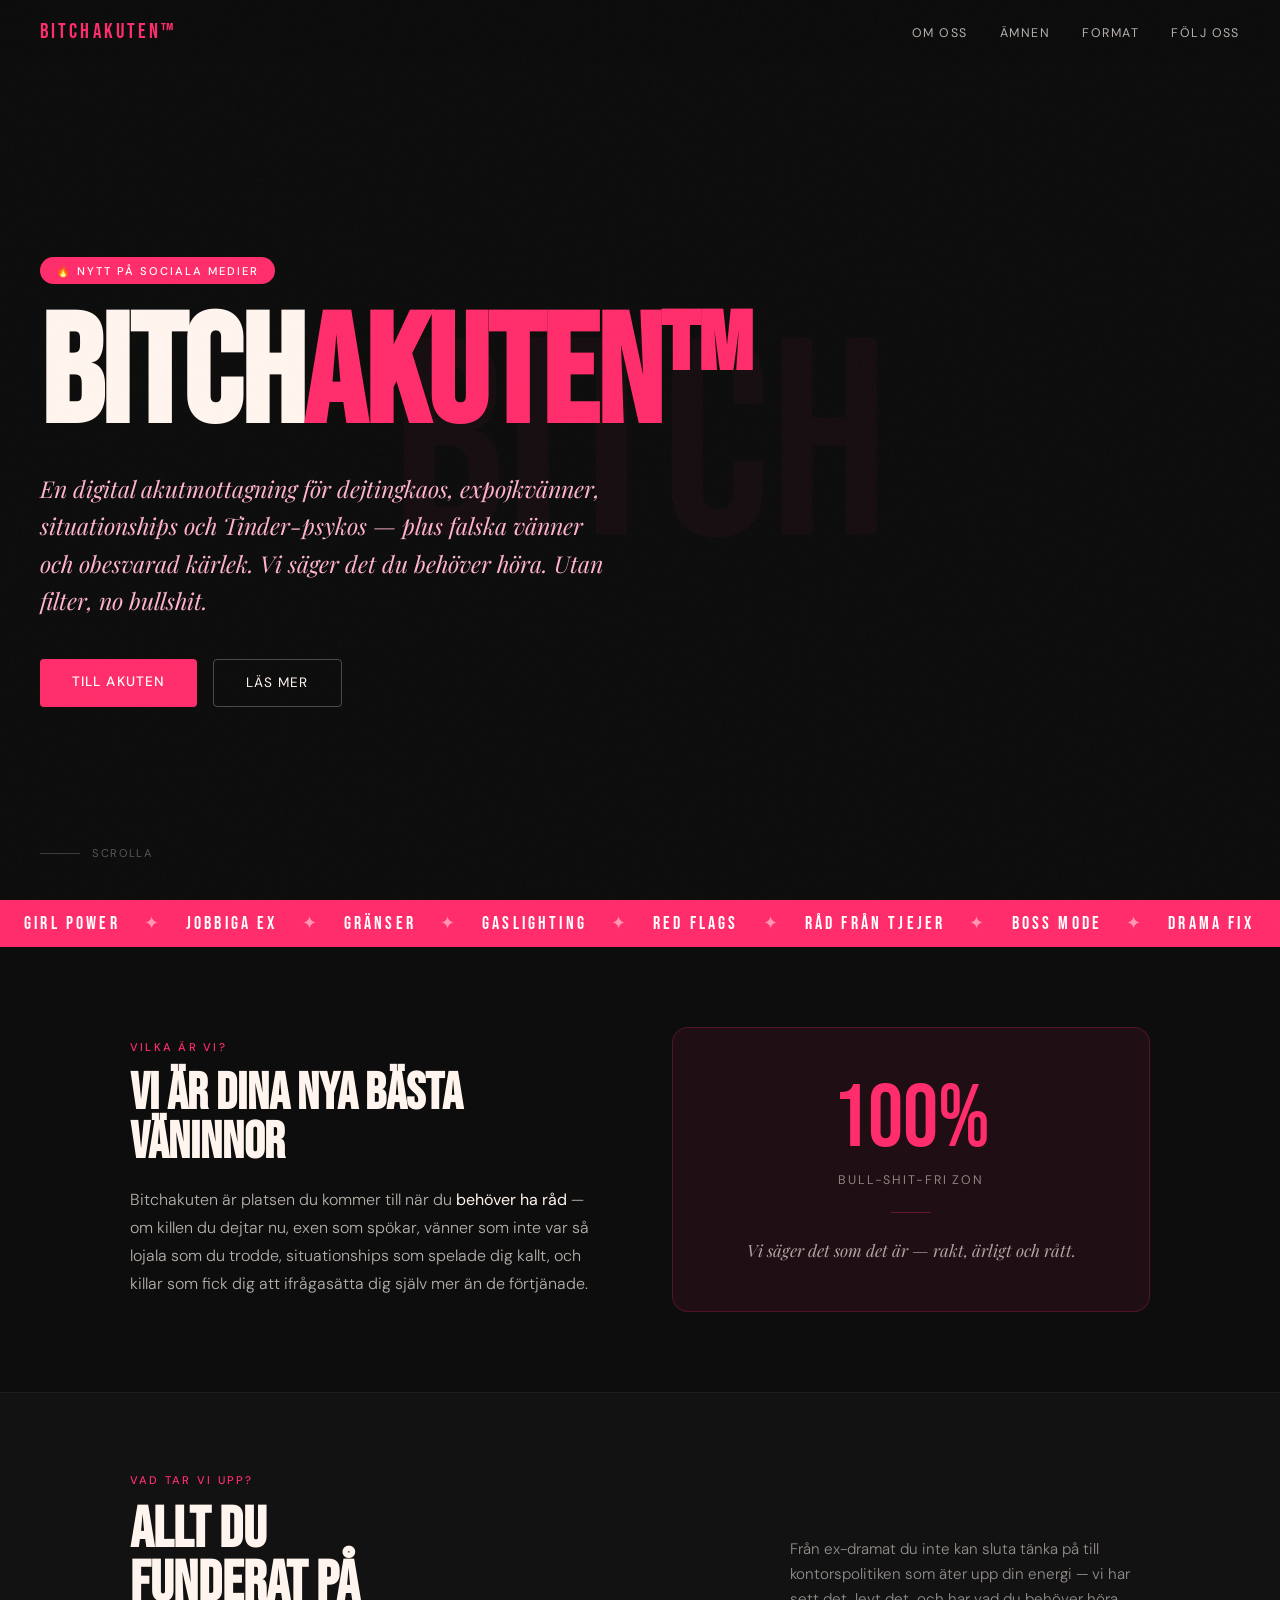
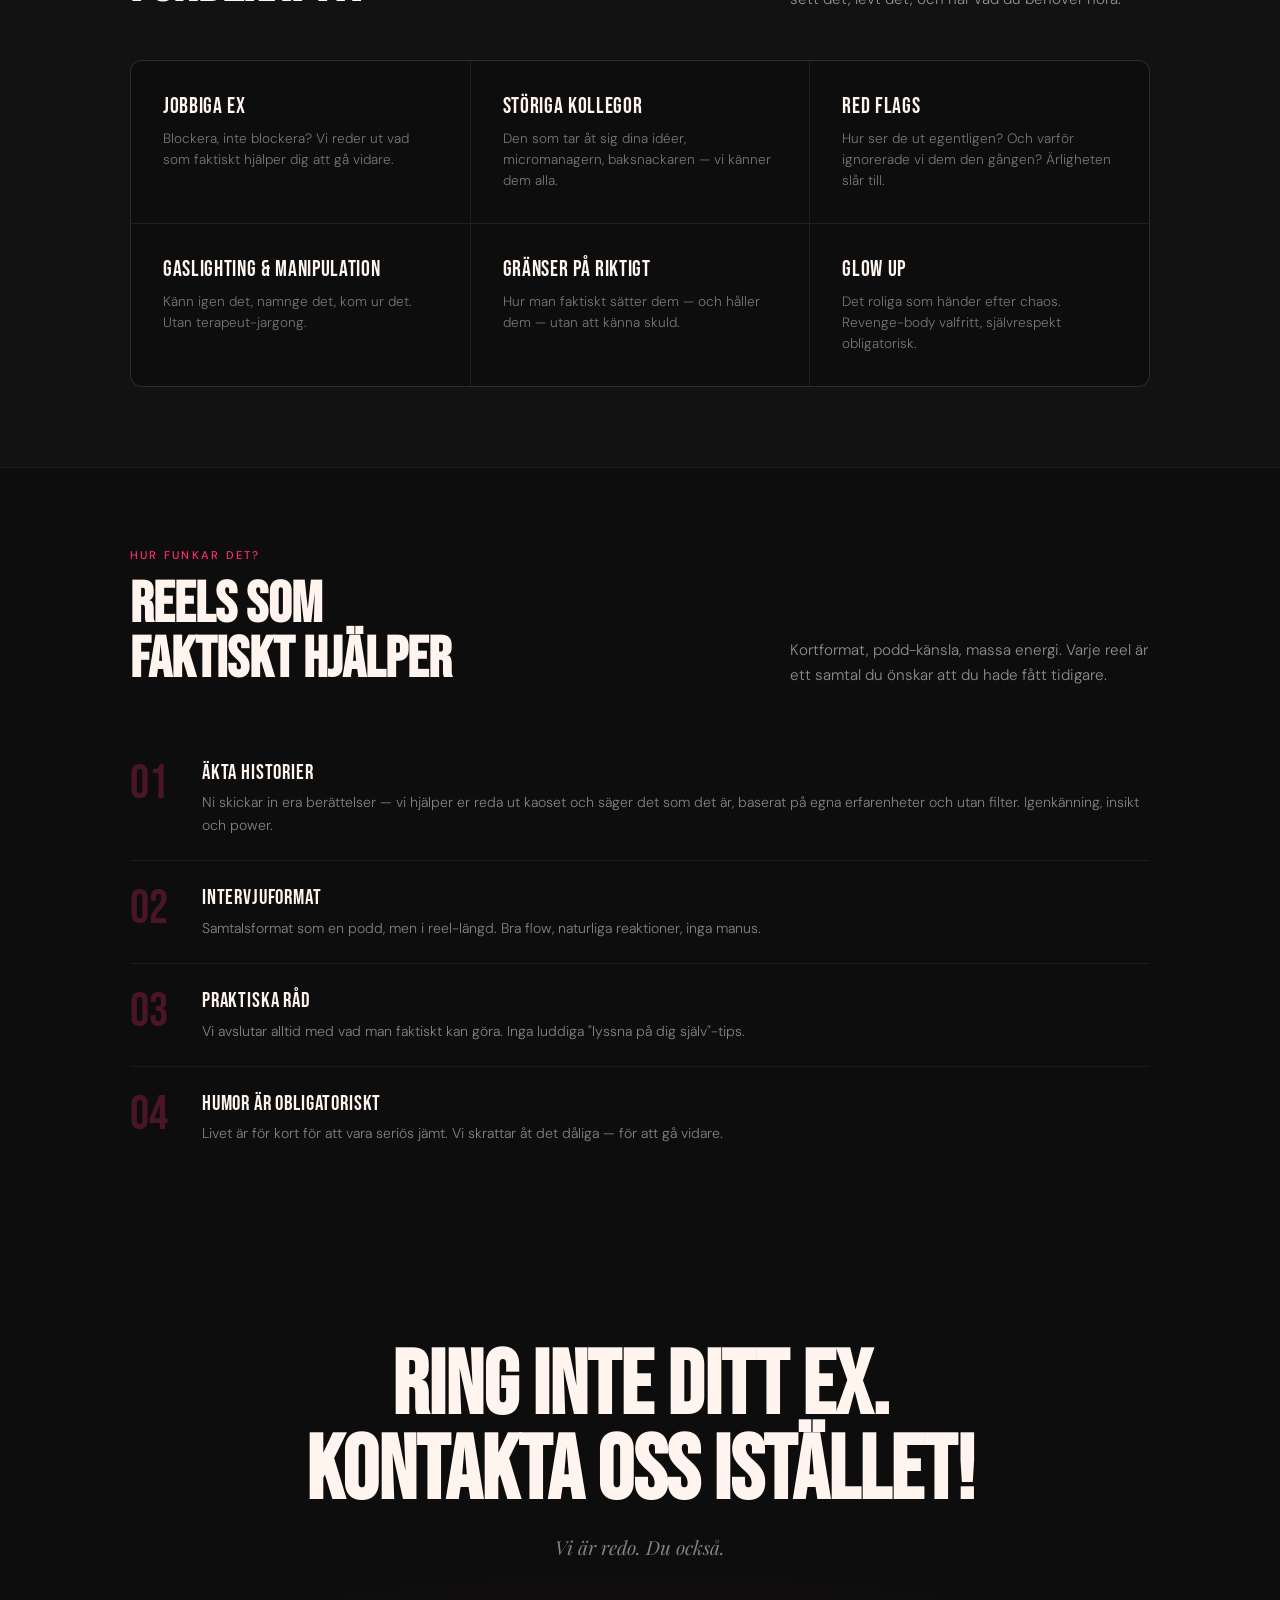
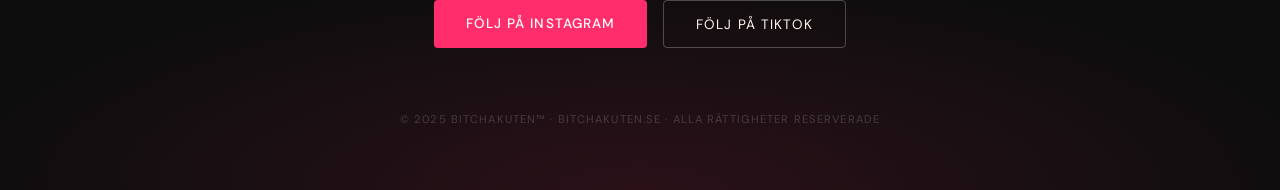
==== startsida.html @ 725b8964 "Rename index.html to startsida.html" ====
<!DOCTYPE html>
<html lang="sv">
<head>
<meta charset="UTF-8">
<meta name="viewport" content="width=device-width, initial-scale=1.0">
<title>BITCHAKUTEN</title>
<link rel="preconnect" href="https://fonts.googleapis.com">
<link rel="preconnect" href="https://fonts.gstatic.com" crossorigin>
<link href="https://fonts.googleapis.com/css2?family=Bebas+Neue&family=DM+Sans:ital,opsz,wght@0,9..40,300;0,9..40,400;0,9..40,500;1,9..40,300;1,9..40,400&family=Playfair+Display:ital,wght@1,400;1,700&display=swap" rel="stylesheet">
<style>
  *, *::before, *::after { margin: 0; padding: 0; box-sizing: border-box; }

  :root {
    --hot: #FF2D6B;
    --hot-dark: #C4004A;
    --cream: #FFF5EE;
    --black: #0D0D0D;
    --mid: #FFB3CC;
  }

  html { scroll-behavior: smooth; }

  body {
    background: var(--black);
    color: var(--cream);
    font-family: 'DM Sans', sans-serif;
    overflow-x: hidden;
    cursor: default;
  }

  body::before {
    content: '';
    position: fixed;
    inset: 0;
    background-image: url("data:image/svg+xml,%3Csvg viewBox='0 0 256 256' xmlns='http://www.w3.org/2000/svg'%3E%3Cfilter id='n'%3E%3CfeTurbulence type='fractalNoise' baseFrequency='0.9' numOctaves='4' stitchTiles='stitch'/%3E%3C/filter%3E%3Crect width='100%25' height='100%25' filter='url(%23n)' opacity='0.04'/%3E%3C/svg%3E");
    pointer-events: none;
    z-index: 9999;
    opacity: 0.4;
  }

  /* ── NAV ── */
  nav {
    position: fixed;
    top: 0; left: 0; right: 0;
    z-index: 100;
    display: flex;
    justify-content: space-between;
    align-items: center;
    padding: 1.2rem 2.5rem;
    background: rgba(13,13,13,0.85);
    backdrop-filter: blur(8px);
    -webkit-backdrop-filter: blur(8px);
  }

  .nav-logo {
    font-family: 'Bebas Neue', sans-serif;
    font-size: 1.3rem;
    letter-spacing: 0.15em;
    color: var(--hot);
  }

  .nav-links {
    display: flex;
    gap: 2rem;
    list-style: none;
  }

  .nav-links a {
    color: var(--cream);
    text-decoration: none;
    font-size: 0.78rem;
    letter-spacing: 0.12em;
    text-transform: uppercase;
    opacity: 0.7;
    transition: opacity 0.2s, color 0.2s;
  }

  .nav-links a:hover { opacity: 1; color: var(--hot); }

  /* ── DELAD LAYOUT ── */
  .section-inner {
    max-width: 1100px;
    margin: 0 auto;
    padding: 0 2.5rem;
  }

  /* ── HERO ── */
  .hero {
    min-height: 100vh;
    display: flex;
    flex-direction: column;
    justify-content: center;
    padding: 8rem 2.5rem 4rem;
    position: relative;
    overflow: hidden;
  }

  .hero-bg-text {
    position: absolute;
    top: 50%;
    left: 50%;
    transform: translate(-50%, -50%);
    font-family: 'Bebas Neue', sans-serif;
    font-size: clamp(8rem, 22vw, 22rem);
    color: var(--hot);
    opacity: 0.04;
    white-space: nowrap;
    pointer-events: none;
    user-select: none;
  }

  .hero-pill {
    display: inline-block;
    background: var(--hot);
    color: white;
    font-size: 0.7rem;
    letter-spacing: 0.18em;
    text-transform: uppercase;
    padding: 0.4rem 1rem;
    border-radius: 100px;
    margin-bottom: 1.5rem;
    font-weight: 500;
    width: fit-content;
    animation: pulse-pill 3s ease-in-out infinite;
  }

  @keyframes pulse-pill {
    0%, 100% { box-shadow: 0 0 0 0 rgba(255,45,107,0.4); }
    50% { box-shadow: 0 0 0 10px rgba(255,45,107,0); }
  }

  .hero-title {
    font-family: 'Bebas Neue', sans-serif;
    font-size: clamp(4rem, 12vw, 13rem);
    line-height: 0.9;
    letter-spacing: -0.01em;
    color: var(--cream);
    position: relative;
    z-index: 2;
    word-break: break-word;
  }

  .hero-title .hot { color: var(--hot); }

  .hero-subtitle {
    font-family: 'Playfair Display', serif;
    font-style: italic;
    font-size: clamp(1rem, 2vw, 1.45rem);
    color: var(--mid);
    margin-top: 1.5rem;
    max-width: 580px;
    line-height: 1.6;
    position: relative;
    z-index: 2;
  }

  .hero-cta-group {
    display: flex;
    gap: 1rem;
    margin-top: 2.5rem;
    flex-wrap: wrap;
    position: relative;
    z-index: 2;
  }

  .btn-primary {
    background: var(--hot);
    color: white;
    border: none;
    padding: 0.9rem 2rem;
    font-family: 'DM Sans', sans-serif;
    font-size: 0.85rem;
    font-weight: 500;
    letter-spacing: 0.08em;
    text-transform: uppercase;
    cursor: pointer;
    border-radius: 4px;
    text-decoration: none;
    transition: background 0.2s, transform 0.15s;
    display: inline-block;
  }

  .btn-primary:hover { background: var(--hot-dark); transform: translateY(-2px); }

  .btn-ghost {
    background: transparent;
    color: var(--cream);
    border: 1px solid rgba(255,255,255,0.25);
    padding: 0.9rem 2rem;
    font-family: 'DM Sans', sans-serif;
    font-size: 0.85rem;
    font-weight: 400;
    letter-spacing: 0.08em;
    text-transform: uppercase;
    cursor: pointer;
    border-radius: 4px;
    text-decoration: none;
    transition: border-color 0.2s, transform 0.15s, color 0.2s;
    display: inline-block;
  }

  .btn-ghost:hover { border-color: var(--hot); color: var(--hot); transform: translateY(-2px); }

  .hero-scroll-hint {
    position: absolute;
    bottom: 2.5rem;
    left: 2.5rem;
    display: flex;
    align-items: center;
    gap: 0.75rem;
    font-size: 0.7rem;
    letter-spacing: 0.15em;
    text-transform: uppercase;
    color: rgba(255,255,255,0.3);
    z-index: 2;
  }

  .scroll-line {
    width: 40px;
    height: 1px;
    background: rgba(255,255,255,0.2);
    position: relative;
    overflow: hidden;
  }

  .scroll-line::after {
    content: '';
    position: absolute;
    top: 0; left: -100%;
    width: 100%; height: 100%;
    background: var(--hot);
    animation: slide-line 2s ease-in-out infinite;
  }

  @keyframes slide-line { 0% { left: -100%; } 100% { left: 100%; } }

  /* ── MARQUEE ── */
  .marquee-wrap {
    background: var(--hot);
    overflow: hidden;
    padding: 0.8rem 0;
  }

  .marquee-track {
    display: flex;
    animation: marquee 18s linear infinite;
    white-space: nowrap;
  }

  .marquee-track span {
    font-family: 'Bebas Neue', sans-serif;
    font-size: 1.1rem;
    letter-spacing: 0.18em;
    padding: 0 1.5rem;
    color: white;
  }

  .marquee-track .dot { color: rgba(255,255,255,0.5); padding: 0; }

  @keyframes marquee { from { transform: translateX(0); } to { transform: translateX(-50%); } }

  /* ── ABOUT ── */
  .about-section {
    padding: 5rem 0;
  }

  .about-grid {
    display: grid;
    grid-template-columns: 1fr 1fr;
    gap: 4rem;
    align-items: center;
  }

  .about-label {
    font-size: 0.7rem;
    letter-spacing: 0.2em;
    text-transform: uppercase;
    color: var(--hot);
    margin-bottom: 1rem;
    font-weight: 500;
  }

  .about-title {
    font-family: 'Bebas Neue', sans-serif;
    font-size: clamp(2.5rem, 4vw, 4.5rem);
    line-height: 0.95;
    color: var(--cream);
    margin-bottom: 1.2rem;
  }

  .about-body {
    font-size: 1rem;
    line-height: 1.75;
    color: rgba(255,245,238,0.7);
    font-weight: 300;
  }

  .about-body strong { color: var(--cream); font-weight: 400; }

  .stat-box {
    background: rgba(255,45,107,0.08);
    border: 1px solid rgba(255,45,107,0.22);
    border-radius: 16px;
    padding: 3rem 2.5rem;
    text-align: center;
  }

  .stat-big {
    font-family: 'Bebas Neue', sans-serif;
    font-size: 5.5rem;
    color: var(--hot);
    line-height: 1;
    display: block;
  }

  .stat-label {
    font-size: 0.78rem;
    letter-spacing: 0.15em;
    text-transform: uppercase;
    color: rgba(255,245,238,0.5);
    margin-top: 0.5rem;
    display: block;
  }

  .stat-divider {
    width: 40px;
    height: 1px;
    background: rgba(255,45,107,0.3);
    margin: 1.5rem auto;
  }

  .stat-tagline {
    font-family: 'Playfair Display', serif;
    font-style: italic;
    font-size: 1.05rem;
    color: rgba(255,245,238,0.65);
    line-height: 1.55;
  }

  /* ── TOPICS ── */
  .topics-section {
    background: rgba(255,255,255,0.02);
    border-top: 1px solid rgba(255,255,255,0.05);
    border-bottom: 1px solid rgba(255,255,255,0.05);
    padding: 5rem 0;
  }

  .section-header {
    display: flex;
    justify-content: space-between;
    align-items: flex-end;
    gap: 2rem;
    margin-bottom: 3rem;
    flex-wrap: wrap;
  }

  .section-title {
    font-family: 'Bebas Neue', sans-serif;
    font-size: clamp(2.2rem, 4.5vw, 4.5rem);
    line-height: 0.95;
  }

  .section-desc {
    max-width: 360px;
    font-size: 0.95rem;
    line-height: 1.65;
    color: rgba(255,245,238,0.55);
    font-weight: 300;
  }

  /* Fast 3 kolumner — inga tomma rutor vid bred skärm */
  .topics-grid {
    display: grid;
    grid-template-columns: repeat(3, 1fr);
    gap: 1px;
    background: rgba(255,255,255,0.06);
    border: 1px solid rgba(255,255,255,0.06);
    border-radius: 12px;
    overflow: hidden;
  }

  .topic-item {
    background: var(--black);
    padding: 2rem;
    transition: background 0.25s;
  }

  .topic-item:hover { background: rgba(255,45,107,0.07); }

  .topic-name {
    font-family: 'Bebas Neue', sans-serif;
    font-size: 1.4rem;
    letter-spacing: 0.03em;
    color: var(--cream);
    margin-bottom: 0.5rem;
  }

  .topic-desc {
    font-size: 0.85rem;
    line-height: 1.55;
    color: rgba(255,245,238,0.45);
    font-weight: 300;
  }

  /* ── FORMAT ── */
  .format-section {
    padding: 5rem 0;
  }

  .format-steps {
    display: flex;
    flex-direction: column;
    margin-top: 3rem;
  }

  .format-step {
    display: flex;
    gap: 1.5rem;
    padding: 1.5rem 0;
    border-bottom: 1px solid rgba(255,255,255,0.06);
  }

  .format-step:last-child { border-bottom: none; }

  .step-num {
    font-family: 'Bebas Neue', sans-serif;
    font-size: 3rem;
    color: var(--hot);
    opacity: 0.25;
    line-height: 1;
    min-width: 3rem;
    transition: opacity 0.2s;
  }

  .format-step:hover .step-num { opacity: 0.8; }

  .step-title {
    font-family: 'Bebas Neue', sans-serif;
    font-size: 1.3rem;
    letter-spacing: 0.04em;
    color: var(--cream);
    margin-bottom: 0.4rem;
  }

  .step-body {
    font-size: 0.88rem;
    line-height: 1.6;
    color: rgba(255,245,238,0.5);
    font-weight: 300;
  }

  /* ── FOOTER ── */
  footer {
    padding: 6rem 0 4rem;
    text-align: center;
    position: relative;
    overflow: hidden;
  }

  .footer-bg {
    position: absolute;
    inset: 0;
    background: radial-gradient(ellipse 80% 60% at 50% 100%, rgba(255,45,107,0.12) 0%, transparent 70%);
    pointer-events: none;
  }

  .footer-title {
    font-family: 'Bebas Neue', sans-serif;
    font-size: clamp(2.5rem, 7vw, 7rem);
    line-height: 0.95;
    position: relative;
    z-index: 2;
    padding: 0 1.5rem;
  }

  .footer-subtitle {
    font-family: 'Playfair Display', serif;
    font-style: italic;
    font-size: 1.2rem;
    color: rgba(255,245,238,0.5);
    margin-top: 1.2rem;
    margin-bottom: 2.5rem;
    position: relative;
    z-index: 2;
  }

  .footer-ctas {
    display: flex;
    justify-content: center;
    gap: 1rem;
    flex-wrap: wrap;
    position: relative;
    z-index: 2;
    padding: 0 1.5rem;
  }

  .footer-meta {
    margin-top: 4rem;
    font-size: 0.7rem;
    letter-spacing: 0.1em;
    text-transform: uppercase;
    color: rgba(255,255,255,0.18);
    position: relative;
    z-index: 2;
    padding: 0 1.5rem;
  }

  /* ── ANIMATIONER ── */
  .reveal {
    opacity: 0;
    transform: translateY(24px);
    transition: opacity 0.65s ease, transform 0.65s ease;
  }
  .reveal.visible { opacity: 1; transform: translateY(0); }

  /* ── RESPONSIV ── */

  /* Tablet ≤ 900px */
  @media (max-width: 900px) {
    .about-grid { grid-template-columns: 1fr; gap: 2.5rem; }
    .topics-grid { grid-template-columns: repeat(2, 1fr); }
    .section-header { flex-direction: column; align-items: flex-start; }
  }

  /* Mobil ≤ 600px */
  @media (max-width: 600px) {
    nav { padding: 1rem 1.25rem; }
    .nav-links { display: none; }

    .hero {
      padding: 7rem 1.25rem 3.5rem;
      min-height: 100svh;
    }

    .section-inner { padding: 0 1.25rem; }

    .about-section  { padding: 3.5rem 0; }
    .topics-section { padding: 3.5rem 0; }
    .format-section { padding: 3.5rem 0; }
    footer          { padding: 4.5rem 0 3rem; }

    /* En kolumn på mobil — inga tomma rutor */
    .topics-grid { grid-template-columns: 1fr; }

    .stat-box { padding: 2rem 1.5rem; }
    .stat-big { font-size: 4rem; }

    .hero-scroll-hint { display: none; }

    /* Knappar full-bredd på mobil */
    .hero-cta-group { flex-direction: column; }
    .btn-primary, .btn-ghost { text-align: center; }

    .footer-ctas { flex-direction: column; align-items: center; }
    .footer-ctas .btn-primary,
    .footer-ctas .btn-ghost { min-width: 220px; text-align: center; }
  }
</style>
</head>
<body>

<!-- NAV -->
<nav>
  <span class="nav-logo">Bitchakuten™</span>
  <ul class="nav-links">
    <li><a href="#om-oss">Om oss</a></li>
    <li><a href="#amnen">Ämnen</a></li>
    <li><a href="#format">Format</a></li>
    <li><a href="#cta">Följ oss</a></li>
  </ul>
</nav>

<!-- HERO -->
<section class="hero">
  <div class="hero-bg-text" aria-hidden="true">BITCH</div>
  <span class="hero-pill">🔥 Nytt på sociala medier</span>
  <h1 class="hero-title">
    BITCH<span class="hot">AKUTEN™</span>
  </h1>
  <p class="hero-subtitle">
    En digital akutmottagning för dejtingkaos, expojkvänner, situationships och Tinder-psykos — plus falska vänner och obesvarad kärlek. Vi säger det du behöver höra. Utan filter, no bullshit.
  </p>
  <div class="hero-cta-group">
    <a href="#cta" class="btn-primary">Till akuten</a>
    <a href="#om-oss" class="btn-ghost">Läs mer</a>
  </div>
  <div class="hero-scroll-hint">
    <span class="scroll-line"></span>
    Scrolla
  </div>
</section>

<!-- MARQUEE -->
<div class="marquee-wrap" aria-hidden="true">
  <div class="marquee-track">
    <span>Girl Power</span><span class="dot">✦</span>
    <span>Jobbiga Ex</span><span class="dot">✦</span>
    <span>Gränser</span><span class="dot">✦</span>
    <span>Gaslighting</span><span class="dot">✦</span>
    <span>Red Flags</span><span class="dot">✦</span>
    <span>Råd från tjejer</span><span class="dot">✦</span>
    <span>Boss Mode</span><span class="dot">✦</span>
    <span>Drama Fix</span><span class="dot">✦</span>
    <span>Ingen bullshit</span><span class="dot">✦</span>
    <span>Girl Power</span><span class="dot">✦</span>
    <span>Jobbiga Ex</span><span class="dot">✦</span>
    <span>Gränser</span><span class="dot">✦</span>
    <span>Gaslighting</span><span class="dot">✦</span>
    <span>Red Flags</span><span class="dot">✦</span>
    <span>Råd från tjejer</span><span class="dot">✦</span>
    <span>Boss Mode</span><span class="dot">✦</span>
    <span>Drama Fix</span><span class="dot">✦</span>
    <span>Ingen bullshit</span><span class="dot">✦</span>
  </div>
</div>

<!-- ABOUT -->
<section class="about-section" id="om-oss">
  <div class="section-inner">
    <div class="about-grid">
      <div class="reveal">
        <p class="about-label">Vilka är vi?</p>
        <h2 class="about-title">Vi är dina nya bästa väninnor</h2>
        <p class="about-body">
          Bitchakuten är platsen du kommer till när du <strong>behöver ha råd</strong> — om killen du dejtar nu, exen som spökar, vänner som inte var så lojala som du trodde, situationships som spelade dig kallt, och killar som fick dig att ifrågasätta dig själv mer än de förtjänade.
        </p>
      </div>
      <div class="stat-box reveal" style="transition-delay: 0.15s;">
        <span class="stat-big">100%</span>
        <span class="stat-label">Bull-shit-fri zon</span>
        <div class="stat-divider"></div>
        <p class="stat-tagline">Vi säger det som det är — rakt, ärligt och rått.</p>
      </div>
    </div>
  </div>
</section>

<!-- TOPICS -->
<section class="topics-section" id="amnen">
  <div class="section-inner">
    <div class="section-header reveal">
      <div>
        <p class="about-label">Vad tar vi upp?</p>
        <h2 class="section-title">Allt du<br>funderat på</h2>
      </div>
      <p class="section-desc">
        Från ex-dramat du inte kan sluta tänka på till kontorspolitiken som äter upp din energi — vi har sett det, levt det, och har vad du behöver höra.
      </p>
    </div>
    <div class="topics-grid reveal">
      <div class="topic-item">
        <p class="topic-name">Jobbiga ex</p>
        <p class="topic-desc">Blockera, inte blockera? Vi reder ut vad som faktiskt hjälper dig att gå vidare.</p>
      </div>
      <div class="topic-item">
        <p class="topic-name">Störiga kollegor</p>
        <p class="topic-desc">Den som tar åt sig dina idéer, micromanagern, baksnackaren — vi känner dem alla.</p>
      </div>
      <div class="topic-item">
        <p class="topic-name">Red flags</p>
        <p class="topic-desc">Hur ser de ut egentligen? Och varför ignorerade vi dem den gången? Ärligheten slår till.</p>
      </div>
      <div class="topic-item">
        <p class="topic-name">Gaslighting & manipulation</p>
        <p class="topic-desc">Känn igen det, namnge det, kom ur det. Utan terapeut-jargong.</p>
      </div>
      <div class="topic-item">
        <p class="topic-name">Gränser på riktigt</p>
        <p class="topic-desc">Hur man faktiskt sätter dem — och håller dem — utan att känna skuld.</p>
      </div>
      <div class="topic-item">
        <p class="topic-name">Glow up</p>
        <p class="topic-desc">Det roliga som händer efter chaos. Revenge-body valfritt, självrespekt obligatorisk.</p>
      </div>
    </div>
  </div>
</section>

<!-- FORMAT -->
<section class="format-section" id="format">
  <div class="section-inner">
    <div class="section-header reveal">
      <div>
        <p class="about-label">Hur funkar det?</p>
        <h2 class="section-title">Reels som<br>faktiskt hjälper</h2>
      </div>
      <p class="section-desc">
        Kortformat, podd-känsla, massa energi. Varje reel är ett samtal du önskar att du hade fått tidigare.
      </p>
    </div>
    <div class="format-steps reveal">
      <div class="format-step">
        <span class="step-num">01</span>
        <div>
          <p class="step-title">Äkta historier</p>
          <p class="step-body">Ni skickar in era berättelser — vi hjälper er reda ut kaoset och säger det som det är, baserat på egna erfarenheter och utan filter. Igenkänning, insikt och power.</p>
        </div>
      </div>
      <div class="format-step">
        <span class="step-num">02</span>
        <div>
          <p class="step-title">Intervjuformat</p>
          <p class="step-body">Samtalsformat som en podd, men i reel-längd. Bra flow, naturliga reaktioner, inga manus.</p>
        </div>
      </div>
      <div class="format-step">
        <span class="step-num">03</span>
        <div>
          <p class="step-title">Praktiska råd</p>
          <p class="step-body">Vi avslutar alltid med vad man faktiskt kan göra. Inga luddiga "lyssna på dig själv"-tips.</p>
        </div>
      </div>
      <div class="format-step">
        <span class="step-num">04</span>
        <div>
          <p class="step-title">Humor är obligatoriskt</p>
          <p class="step-body">Livet är för kort för att vara seriös jämt. Vi skrattar åt det dåliga — för att gå vidare.</p>
        </div>
      </div>
    </div>
  </div>
</section>

<!-- FOOTER CTA -->
<footer id="cta">
  <div class="footer-bg"></div>
  <h2 class="footer-title reveal">Ring inte ditt ex.<br>Kontakta oss istället!</h2>
  <p class="footer-subtitle reveal">Vi är redo. Du också.</p>
  <div class="footer-ctas reveal">
    <a href="https://instagram.com/bitchakuten" class="btn-primary" target="_blank" rel="noopener">Följ på Instagram</a>
    <a href="https://tiktok.com/@bitchakuten" class="btn-ghost" target="_blank" rel="noopener">Följ på TikTok</a>
  </div>
  <p class="footer-meta">© 2025 Bitchakuten™ · bitchakuten.se · Alla rättigheter reserverade</p>
</footer>

<script>
const observer = new IntersectionObserver((entries) => {
  entries.forEach(e => {
    if (e.isIntersecting) e.target.classList.add('visible');
  });
}, { threshold: 0.1 });

document.querySelectorAll('.reveal').forEach(el => observer.observe(el));
</script>
</body>
</html>
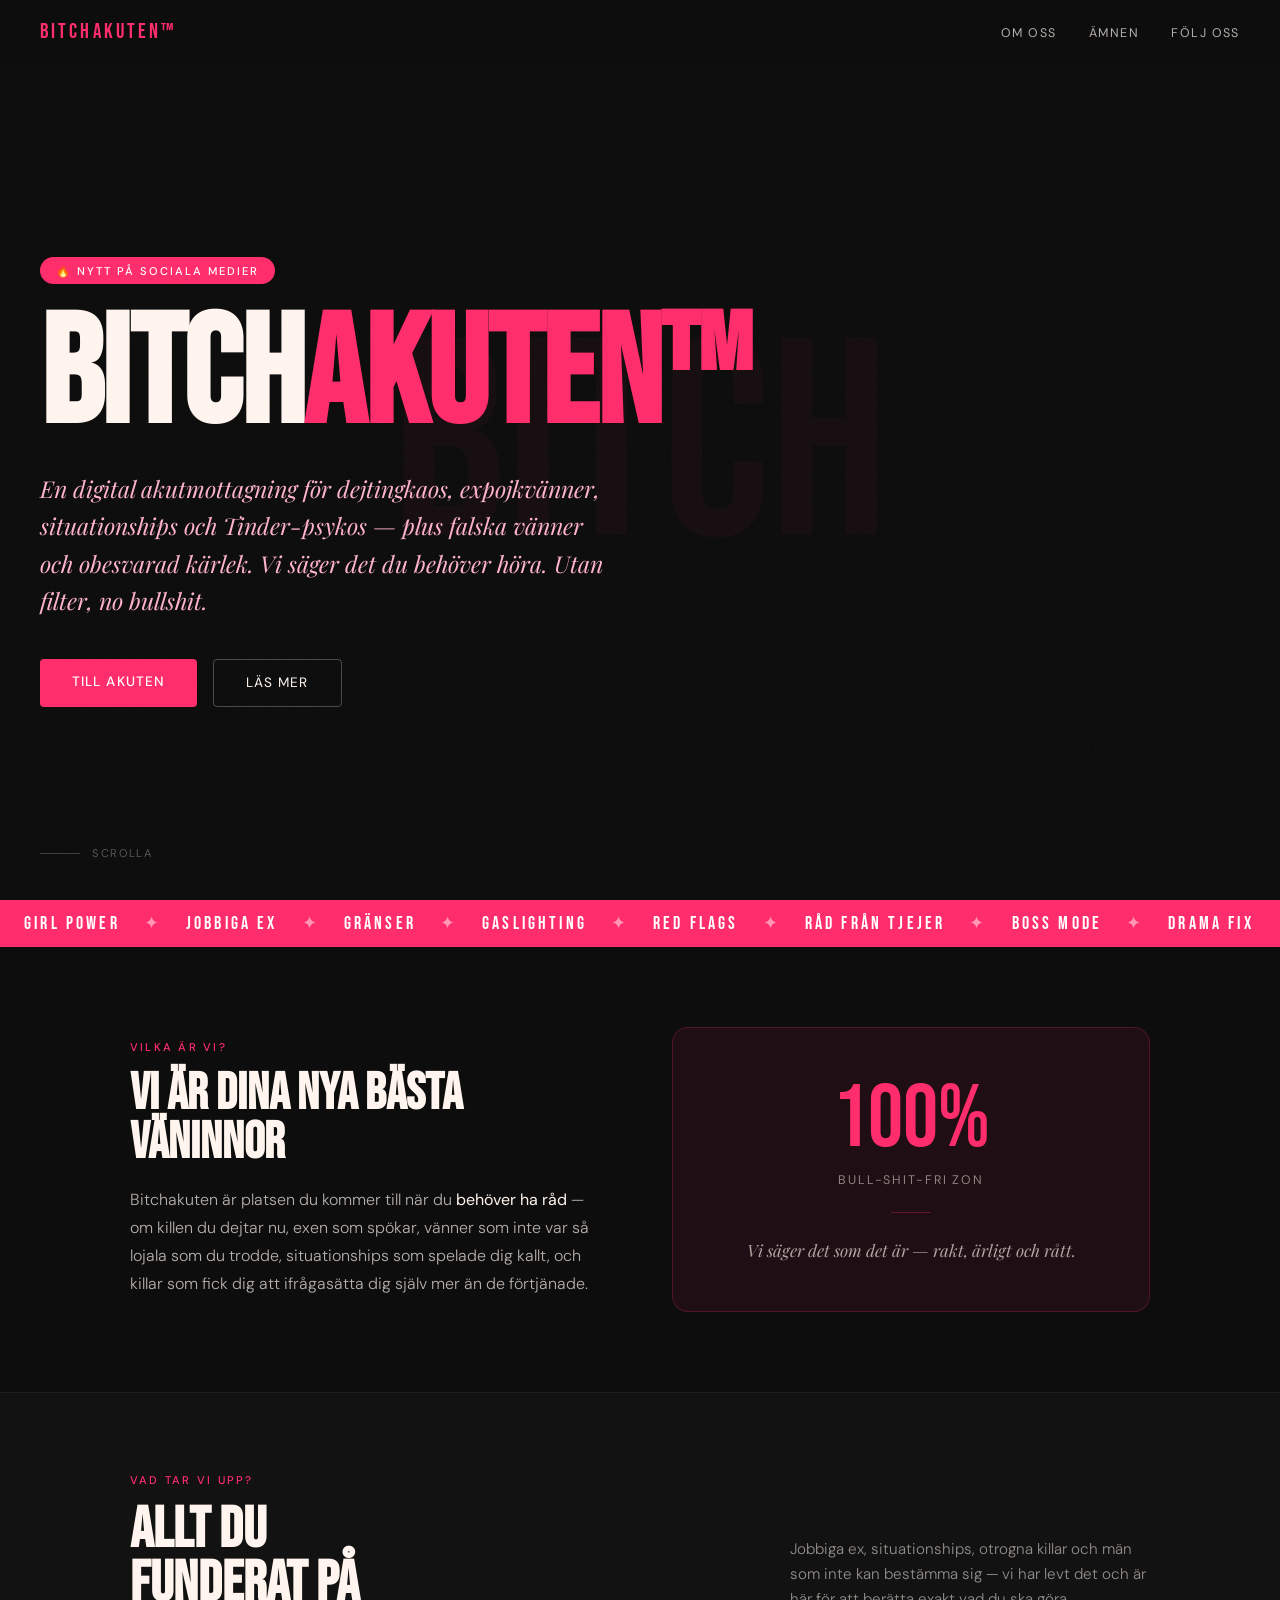
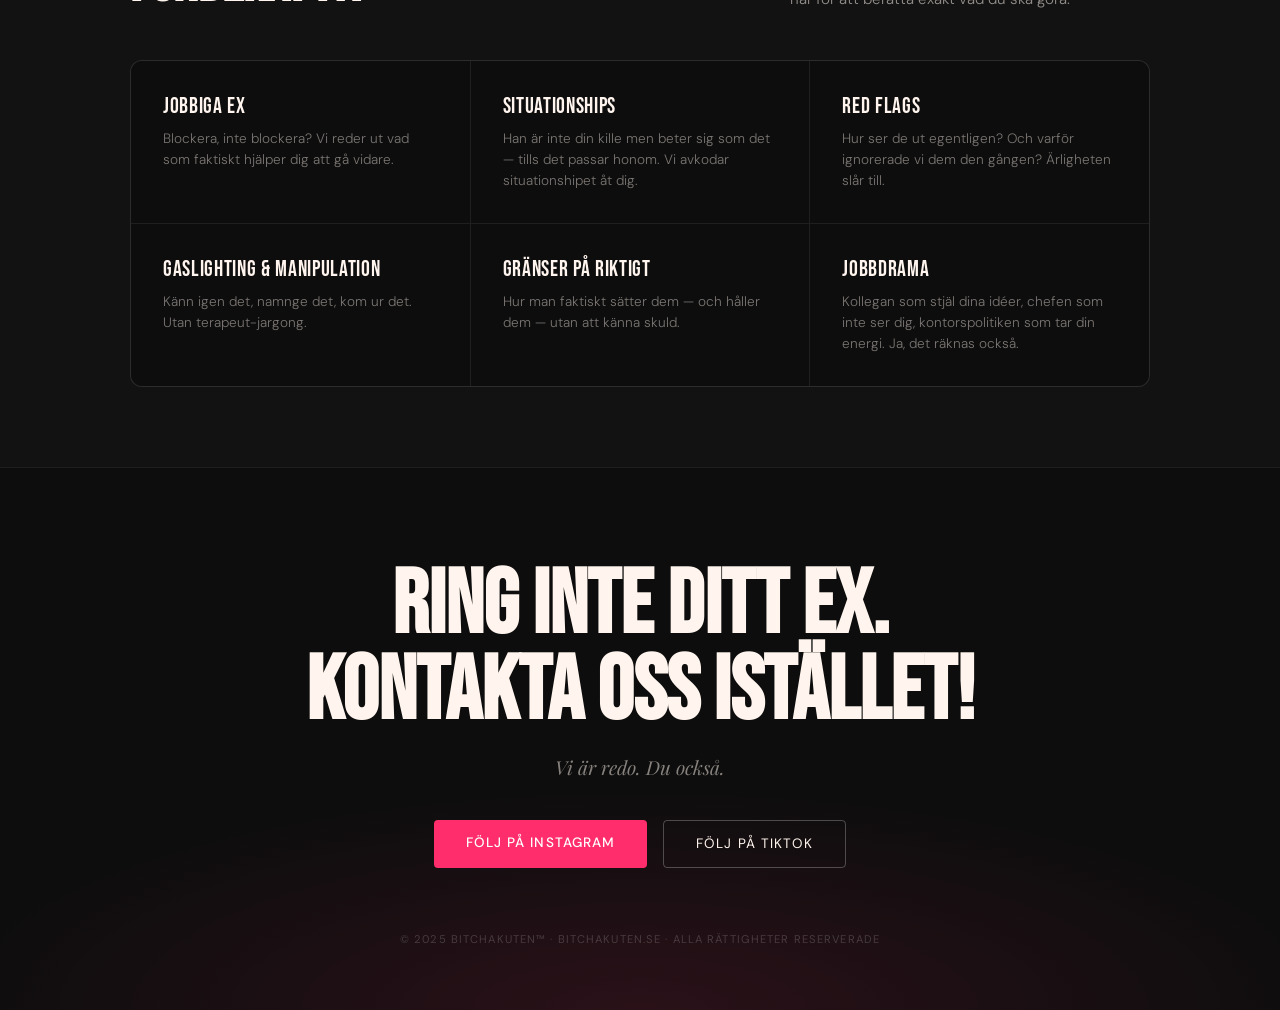
==== commit e44aec84: "Update startsida.html" ====
--- a/startsida.html
+++ b/startsida.html
@@ -368,7 +368,6 @@
     font-weight: 300;
   }
 
-  /* Fast 3 kolumner — inga tomma rutor vid bred skärm */
   .topics-grid {
     display: grid;
     grid-template-columns: repeat(3, 1fr);
@@ -402,7 +401,7 @@
     font-weight: 300;
   }
 
-  /* ── FORMAT ── */
+  /* ── FORMAT (dold) ── */
   .format-section {
     padding: 5rem 0;
   }
@@ -514,15 +513,12 @@
   .reveal.visible { opacity: 1; transform: translateY(0); }
 
   /* ── RESPONSIV ── */
-
-  /* Tablet ≤ 900px */
   @media (max-width: 900px) {
     .about-grid { grid-template-columns: 1fr; gap: 2.5rem; }
     .topics-grid { grid-template-columns: repeat(2, 1fr); }
     .section-header { flex-direction: column; align-items: flex-start; }
   }
 
-  /* Mobil ≤ 600px */
   @media (max-width: 600px) {
     nav { padding: 1rem 1.25rem; }
     .nav-links { display: none; }
@@ -539,7 +535,6 @@
     .format-section { padding: 3.5rem 0; }
     footer          { padding: 4.5rem 0 3rem; }
 
-    /* En kolumn på mobil — inga tomma rutor */
     .topics-grid { grid-template-columns: 1fr; }
 
     .stat-box { padding: 2rem 1.5rem; }
@@ -547,7 +542,6 @@
 
     .hero-scroll-hint { display: none; }
 
-    /* Knappar full-bredd på mobil */
     .hero-cta-group { flex-direction: column; }
     .btn-primary, .btn-ghost { text-align: center; }
 
@@ -565,7 +559,7 @@
   <ul class="nav-links">
     <li><a href="#om-oss">Om oss</a></li>
     <li><a href="#amnen">Ämnen</a></li>
-    <li><a href="#format">Format</a></li>
+    <li style="display:none;"><a href="#format">Format</a></li>
     <li><a href="#cta">Följ oss</a></li>
   </ul>
 </nav>
@@ -644,7 +638,7 @@
         <h2 class="section-title">Allt du<br>funderat på</h2>
       </div>
       <p class="section-desc">
-        Från ex-dramat du inte kan sluta tänka på till kontorspolitiken som äter upp din energi — vi har sett det, levt det, och har vad du behöver höra.
+        Jobbiga ex, situationships, otrogna killar och män som inte kan bestämma sig — vi har levt det och är här för att berätta exakt vad du ska göra.
       </p>
     </div>
     <div class="topics-grid reveal">
@@ -653,8 +647,8 @@
         <p class="topic-desc">Blockera, inte blockera? Vi reder ut vad som faktiskt hjälper dig att gå vidare.</p>
       </div>
       <div class="topic-item">
-        <p class="topic-name">Störiga kollegor</p>
-        <p class="topic-desc">Den som tar åt sig dina idéer, micromanagern, baksnackaren — vi känner dem alla.</p>
+        <p class="topic-name">Situationships</p>
+        <p class="topic-desc">Han är inte din kille men beter sig som det — tills det passar honom. Vi avkodar situationshipet åt dig.</p>
       </div>
       <div class="topic-item">
         <p class="topic-name">Red flags</p>
@@ -669,15 +663,15 @@
         <p class="topic-desc">Hur man faktiskt sätter dem — och håller dem — utan att känna skuld.</p>
       </div>
       <div class="topic-item">
-        <p class="topic-name">Glow up</p>
-        <p class="topic-desc">Det roliga som händer efter chaos. Revenge-body valfritt, självrespekt obligatorisk.</p>
+        <p class="topic-name">Jobbdrama</p>
+        <p class="topic-desc">Kollegan som stjäl dina idéer, chefen som inte ser dig, kontorspolitiken som tar din energi. Ja, det räknas också.</p>
       </div>
     </div>
   </div>
 </section>
 
-<!-- FORMAT -->
-<section class="format-section" id="format">
+<!-- FORMAT (dold) -->
+<section class="format-section" id="format" style="display:none;">
   <div class="section-inner">
     <div class="section-header reveal">
       <div>
